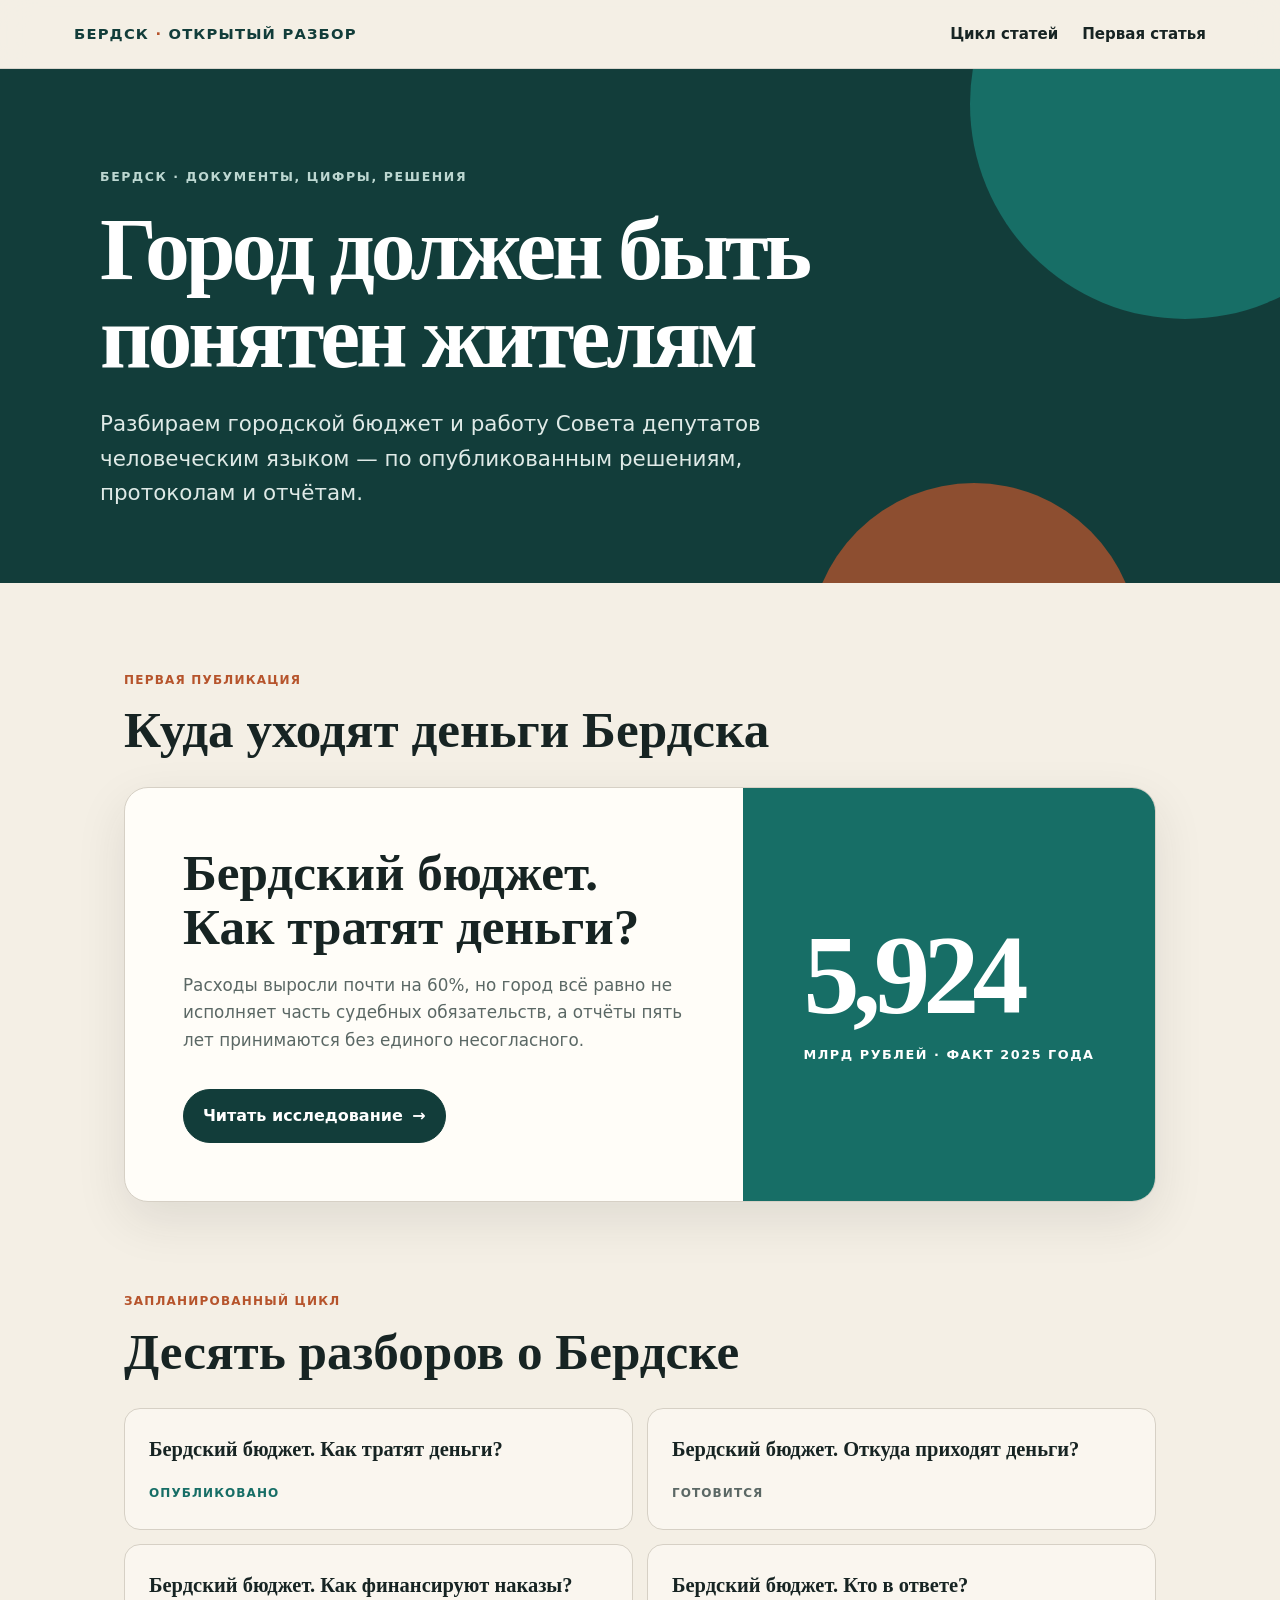
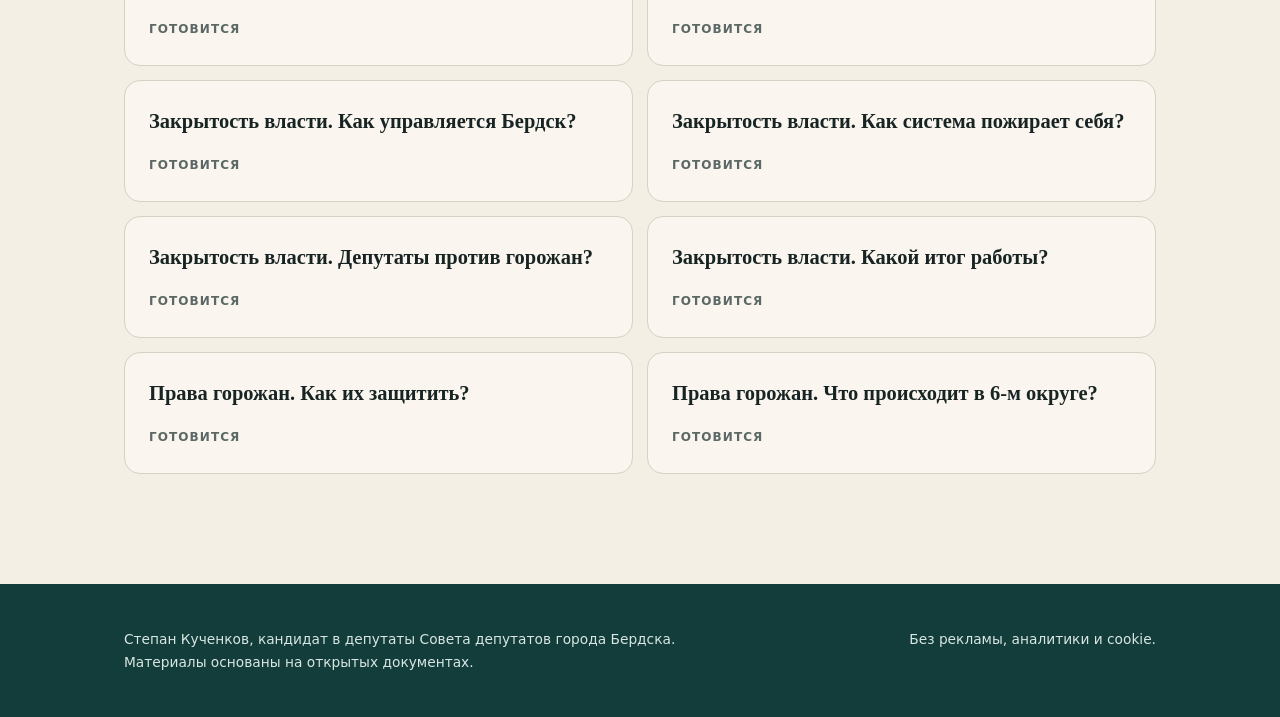
==== index.html @ 74b2237b "Publish Berdsk budget article site" ====
<!doctype html>
<html lang="ru">
<head>
  <meta charset="utf-8">
  <meta name="viewport" content="width=device-width,initial-scale=1">
  <title>Бердск — открытый разбор</title>
  <meta name="description" content="Аналитические статьи Степана Кученкова о бюджете, власти и правах жителей Бердска.">
  <meta name="theme-color" content="#123d3a">
  <link rel="icon" href="./assets/favicon.svg" type="image/svg+xml">
  <link rel="stylesheet" href="./assets/site.css">
</head>
<body>
  <a class="skip-link" href="#content">К содержанию</a>
  <header class="site-header">
    <div class="header-inner">
      <a class="brand" href="./">Бердск <span>·</span> открытый разбор</a>
      <button class="nav-toggle" data-nav-toggle aria-expanded="false" aria-label="Открыть меню">Меню</button>
      <nav class="site-nav" data-site-nav aria-label="Основная навигация">
        <a href="#series">Цикл статей</a>
        <a href="./articles/budget-spendings/">Первая статья</a>
      </nav>
    </div>
  </header>

  <main id="content">
    <section class="home-hero">
      <div class="home-hero-inner">
        <p class="eyebrow">Бердск · документы, цифры, решения</p>
        <h1>Город должен быть понятен жителям</h1>
        <p class="lede">Разбираем городской бюджет и работу Совета депутатов человеческим языком — по опубликованным решениям, протоколам и отчётам.</p>
      </div>
    </section>

    <div class="home-main">
      <p class="section-kicker">Первая публикация</p>
      <h2>Куда уходят деньги Бердска</h2>
      <article class="featured-card">
        <div class="featured-copy">
          <h3>Бердский бюджет. Как тратят деньги?</h3>
          <p>Расходы выросли почти на 60%, но город всё равно не исполняет часть судебных обязательств, а отчёты пять лет принимаются без единого несогласного.</p>
          <a class="button" href="./articles/budget-spendings/">Читать исследование <span aria-hidden="true">→</span></a>
        </div>
        <div class="featured-viz" aria-label="Расходы Бердска в 2025 году — 5,924 миллиарда рублей">
          <div class="big-number">5,924<small>млрд рублей · факт 2025 года</small></div>
        </div>
      </article>

      <section class="series" id="series">
        <p class="section-kicker">Запланированный цикл</p>
        <h2>Десять разборов о Бердске</h2>
        <div class="series-grid">
          <a class="series-card series-card-link" href="./articles/budget-spendings/"><strong>Бердский бюджет. Как тратят деньги?</strong><span class="status published">Опубликовано</span></a>
          <div class="series-card"><strong>Бердский бюджет. Откуда приходят деньги?</strong><span class="status">Готовится</span></div>
          <div class="series-card"><strong>Бердский бюджет. Как финансируют наказы?</strong><span class="status">Готовится</span></div>
          <div class="series-card"><strong>Бердский бюджет. Кто в ответе?</strong><span class="status">Готовится</span></div>
          <div class="series-card"><strong>Закрытость власти. Как управляется Бердск?</strong><span class="status">Готовится</span></div>
          <div class="series-card"><strong>Закрытость власти. Как система пожирает себя?</strong><span class="status">Готовится</span></div>
          <div class="series-card"><strong>Закрытость власти. Депутаты против горожан?</strong><span class="status">Готовится</span></div>
          <div class="series-card"><strong>Закрытость власти. Какой итог работы?</strong><span class="status">Готовится</span></div>
          <div class="series-card"><strong>Права горожан. Как их защитить?</strong><span class="status">Готовится</span></div>
          <div class="series-card"><strong>Права горожан. Что происходит в 6-м округе?</strong><span class="status">Готовится</span></div>
        </div>
      </section>
    </div>
  </main>

  <footer class="site-footer"><div class="footer-inner"><p>Степан Кученков, кандидат в депутаты Совета депутатов города Бердска. Материалы основаны на открытых документах.</p><p>Без рекламы, аналитики и cookie.</p></div></footer>
  <script src="./assets/site.js" defer></script>
</body>
</html>
---- assets/site.css ----
:root {
  --paper: #f4efe5;
  --paper-strong: #fffdf8;
  --ink: #172423;
  --muted: #5b6865;
  --line: #d6d0c5;
  --forest: #123d3a;
  --teal: #176e66;
  --teal-soft: #dbe9e5;
  --rust: #b6542c;
  --rust-soft: #f1dfd3;
  --gold: #c48a2c;
  --shadow: 0 18px 50px rgba(36, 43, 39, .10);
  --radius: 18px;
  --content: 760px;
}

* { box-sizing: border-box; }
html { scroll-behavior: smooth; }
body {
  margin: 0;
  color: var(--ink);
  background: var(--paper);
  font-family: Inter, ui-sans-serif, system-ui, -apple-system, BlinkMacSystemFont, "Segoe UI", sans-serif;
  line-height: 1.62;
  text-rendering: optimizeLegibility;
}
a { color: var(--teal); text-decoration-thickness: .08em; text-underline-offset: .16em; }
a:hover { color: var(--rust); }
img, svg { max-width: 100%; }
button { font: inherit; }

.skip-link {
  position: fixed; z-index: 1000; top: 12px; left: 12px;
  transform: translateY(-160%); padding: .7rem 1rem;
  color: #fff; background: var(--forest); border-radius: 8px;
}
.skip-link:focus { transform: none; }

.site-header {
  position: sticky; top: 0; z-index: 50;
  border-bottom: 1px solid rgba(23,36,35,.12);
  background: rgba(244,239,229,.92);
  backdrop-filter: blur(16px);
}
.header-inner {
  max-width: 1180px; height: 68px; margin: 0 auto; padding: 0 24px;
  display: flex; align-items: center; justify-content: space-between; gap: 22px;
}
.brand {
  color: var(--forest); text-decoration: none; font-size: .92rem;
  font-weight: 800; letter-spacing: .08em; text-transform: uppercase;
}
.brand span { color: var(--rust); }
.site-nav { display: flex; align-items: center; gap: 24px; }
.site-nav a { color: var(--ink); text-decoration: none; font-size: .94rem; font-weight: 650; }
.site-nav a:hover { color: var(--rust); }
.nav-toggle { display: none; border: 0; background: transparent; color: var(--forest); cursor: pointer; }

.progress {
  position: fixed; z-index: 60; top: 67px; left: 0; width: 0; height: 3px;
  background: var(--rust); transition: width .08s linear;
}

.home-hero {
  overflow: hidden; position: relative; padding: 98px 24px 72px;
  background: var(--forest); color: #fff;
}
.home-hero::before, .home-hero::after {
  content: ""; position: absolute; border-radius: 50%; pointer-events: none;
}
.home-hero::before { width: 430px; height: 430px; right: -120px; top: -180px; background: #176e66; }
.home-hero::after { width: 330px; height: 330px; right: 11%; bottom: -230px; background: var(--rust); opacity: .75; }
.home-hero-inner { position: relative; z-index: 1; max-width: 1080px; margin: 0 auto; }
.eyebrow {
  margin: 0 0 18px; color: #bcd7d1; font-size: .78rem; font-weight: 800;
  letter-spacing: .13em; text-transform: uppercase;
}
.home-hero h1 {
  max-width: 820px; margin: 0 0 26px; font-family: Georgia, "Times New Roman", serif;
  font-size: clamp(3rem, 7vw, 6.7rem); font-weight: 700; line-height: .98; letter-spacing: -.045em;
}
.home-hero .lede { max-width: 670px; margin: 0; color: #dfeae7; font-size: clamp(1.08rem, 2vw, 1.34rem); }

.home-main { max-width: 1080px; margin: 0 auto; padding: 76px 24px 110px; }
.section-kicker { color: var(--rust); font-weight: 800; letter-spacing: .1em; text-transform: uppercase; font-size: .75rem; }
.home-main h2 { margin: 6px 0 28px; font: 700 clamp(2rem,4vw,3.4rem)/1.1 Georgia,serif; }
.featured-card {
  display: grid; grid-template-columns: 1.2fr .8fr; overflow: hidden;
  border: 1px solid var(--line); border-radius: 24px; background: var(--paper-strong); box-shadow: var(--shadow);
}
.featured-copy { padding: clamp(28px,5vw,58px); }
.featured-copy h3 { margin: 0 0 18px; font: 700 clamp(2rem,4vw,3.4rem)/1.06 Georgia,serif; }
.featured-copy p { color: var(--muted); font-size: 1.05rem; }
.featured-viz { min-height: 390px; padding: 38px; display: grid; place-items: center; color: #fff; background: var(--teal); }
.big-number { font: 700 clamp(4rem,9vw,7rem)/.9 Georgia,serif; letter-spacing: -.06em; }
.big-number small { display: block; margin-top: 20px; font: 700 .8rem/1.4 ui-sans-serif,system-ui; letter-spacing: .12em; text-transform: uppercase; }
.button {
  display: inline-flex; align-items: center; gap: .6rem; margin-top: 18px; padding: .83rem 1.18rem;
  border: 1px solid var(--forest); border-radius: 999px; color: #fff; background: var(--forest);
  font-weight: 750; text-decoration: none;
}
.button:hover { color: #fff; background: var(--rust); border-color: var(--rust); }
.button.secondary { color: var(--forest); background: transparent; }
.button.secondary:hover { color: #fff; background: var(--forest); }

.series { margin-top: 90px; }
.series-grid { display: grid; grid-template-columns: repeat(2,minmax(0,1fr)); gap: 14px; }
.series-card { padding: 24px; border: 1px solid var(--line); border-radius: 16px; background: rgba(255,253,248,.55); }
.series-card-link { color: inherit; text-decoration: none; transition: transform .18s ease, box-shadow .18s ease, border-color .18s ease; }
.series-card-link:hover { transform: translateY(-2px); border-color: rgba(23,110,102,.5); box-shadow: 0 10px 26px rgba(36,43,39,.08); }
.series-card-link:focus-visible { outline: 3px solid var(--rust); outline-offset: 3px; }
.series-card strong { display: block; margin-bottom: 8px; font-family: Georgia,serif; font-size: 1.28rem; }
.status { display: inline-block; margin-top: 10px; color: var(--muted); font-size: .75rem; font-weight: 800; letter-spacing: .09em; text-transform: uppercase; }
.status.published { color: var(--teal); }

.article-hero {
  position: relative; overflow: hidden; padding: 96px 24px 84px; color: #fff; background: var(--forest);
}
.article-hero::after {
  content: ""; position: absolute; width: 460px; height: 460px; right: -170px; top: -210px;
  border: 80px solid rgba(219,233,229,.13); border-radius: 50%;
}
.article-hero-inner { position: relative; z-index: 1; max-width: 1000px; margin: 0 auto; }
.article-hero h1 { max-width: 880px; margin: 0 0 28px; font: 700 clamp(3.1rem,7vw,6.1rem)/.98 Georgia,serif; letter-spacing: -.048em; }
.byline { display: flex; flex-wrap: wrap; gap: 10px 24px; color: #d9e6e3; }
.byline strong { color: #fff; }

.stat-strip { position: relative; z-index: 3; max-width: 1000px; margin: -38px auto 0; padding: 0 24px; }
.stats { display: grid; grid-template-columns: repeat(4,1fr); border-radius: var(--radius); overflow: hidden; box-shadow: var(--shadow); background: var(--paper-strong); }
.stat { padding: 24px 22px; border-right: 1px solid var(--line); }
.stat:last-child { border-right: 0; }
.stat b { display: block; color: var(--forest); font: 700 1.9rem/1 Georgia,serif; }
.stat span { display: block; margin-top: 9px; color: var(--muted); font-size: .78rem; line-height: 1.3; }

.article-layout {
  max-width: 1120px; margin: 0 auto; padding: 72px 24px 120px;
  display: grid; grid-template-columns: 230px minmax(0,var(--content)); justify-content: center; gap: 64px;
}
.toc { position: sticky; top: 98px; align-self: start; max-height: calc(100vh - 130px); overflow: auto; padding-right: 12px; }
.toc-title { margin: 0 0 14px; color: var(--muted); font-size: .72rem; font-weight: 800; letter-spacing: .11em; text-transform: uppercase; }
.toc ol { margin: 0; padding: 0; list-style: none; }
.toc li { margin: 0 0 9px; }
.toc li.depth-3 { padding-left: 14px; }
.toc a { display: block; color: var(--muted); font-size: .81rem; line-height: 1.35; text-decoration: none; }
.toc a:hover, .toc a.active { color: var(--rust); }

.article-body { min-width: 0; font-family: Georgia, "Times New Roman", serif; font-size: 1.12rem; }
.article-body > p:first-child { margin-top: 0; font-size: 1.35rem; line-height: 1.55; }
.article-body p { margin: 0 0 1.08em; }
.article-body h2, .article-body h3 { scroll-margin-top: 98px; color: var(--forest); overflow-wrap: anywhere; }
.article-body h2 { margin: 2.4em 0 .65em; font-size: clamp(2rem,4vw,3rem); line-height: 1.08; letter-spacing: -.025em; }
.article-body h3 { margin: 1.8em 0 .55em; font-size: 1.55rem; line-height: 1.2; }
.article-body ul, .article-body ol { margin: .4em 0 1.4em; padding-left: 1.35em; }
.article-body li { margin: .38em 0; padding-left: .2em; }
.article-body strong { color: #101b1a; }
.compact-lines { line-height: 1.48; }

.table-wrap { position: relative; margin: 1.7rem calc((var(--content) - min(100%, 980px))/2 * -1); overflow-x: auto; border: 1px solid var(--line); border-radius: 14px; background: var(--paper-strong); box-shadow: 0 8px 24px rgba(36,43,39,.05); }
table { width: 100%; min-width: 650px; border-collapse: collapse; font-family: ui-sans-serif,system-ui; font-size: .86rem; line-height: 1.42; }
th, td { padding: 13px 14px; text-align: left; vertical-align: top; border-bottom: 1px solid var(--line); }
th { color: var(--forest); background: var(--teal-soft); font-size: .78rem; letter-spacing: .015em; }
tr:last-child td { border-bottom: 0; }
tbody tr:hover { background: rgba(219,233,229,.35); }

.chart-card { margin: 2rem 0 2.4rem; padding: clamp(20px,4vw,34px); border: 1px solid var(--line); border-radius: var(--radius); background: var(--paper-strong); box-shadow: 0 12px 34px rgba(36,43,39,.07); font-family: ui-sans-serif,system-ui; }
.chart-card figcaption { margin-bottom: 22px; }
.chart-card figcaption strong { display: block; color: var(--forest); font: 700 1.28rem/1.2 Georgia,serif; }
.chart-card figcaption span { display: block; margin-top: 7px; color: var(--muted); font-size: .82rem; }
.donut-grid { display: grid; grid-template-columns: 240px 1fr; align-items: center; gap: 34px; }
.donut {
  width: 220px; aspect-ratio: 1; border-radius: 50%; position: relative;
  background: conic-gradient(#176e66 0 54.5%,#3f928a 54.5% 71.9%,#c48a2c 71.9% 81.3%,#b6542c 81.3% 86.5%,#6e7080 86.5% 91.3%,#a26f87 91.3% 95.4%,#779052 95.4% 99.4%,#b9b4a9 99.4% 100%);
}
.donut::after { content: "5,924\A млрд ₽"; white-space: pre; position: absolute; inset: 44px; display: grid; place-items: center; text-align: center; border-radius: 50%; color: var(--forest); background: var(--paper-strong); font: 700 1.35rem/1.12 Georgia,serif; }
.legend { display: grid; grid-template-columns: repeat(2,minmax(0,1fr)); gap: 8px 18px; }
.legend-item { display: grid; grid-template-columns: 10px 1fr auto; gap: 8px; align-items: center; font-size: .77rem; }
.swatch { width: 10px; height: 10px; border-radius: 50%; }
.legend-item b { color: var(--forest); }

.bar-list { display: grid; gap: 12px; }
.bar-row { display: grid; grid-template-columns: 82px 1fr 52px; gap: 12px; align-items: center; font-size: .82rem; }
.bar-track { height: 12px; overflow: hidden; border-radius: 999px; background: #e6e2da; }
.bar-fill { height: 100%; border-radius: inherit; background: var(--teal); }
.bar-row:first-child .bar-fill { background: var(--rust); }
.chart-svg { display: block; width: 100%; height: auto; overflow: visible; }
.chart-note { margin: 12px 0 0; color: var(--muted); font-size: .75rem; }

.source-box { margin-top: 4rem; padding: 26px; border-left: 5px solid var(--teal); background: var(--teal-soft); font-family: ui-sans-serif,system-ui; font-size: .88rem; }
.source-box h2 { margin-top: 0; font-family: Georgia,serif; }
.source-box li { margin: .55em 0; }

.article-actions { display: flex; gap: 10px; margin-top: 54px; padding-top: 24px; border-top: 1px solid var(--line); font-family: ui-sans-serif,system-ui; }
.copy-button { padding: .65rem .9rem; border: 1px solid var(--line); border-radius: 999px; color: var(--forest); background: transparent; cursor: pointer; }
.copy-button:hover { border-color: var(--forest); }

.site-footer { color: #d9e6e3; background: var(--forest); }
.footer-inner { max-width: 1080px; margin: 0 auto; padding: 44px 24px; display: flex; justify-content: space-between; gap: 30px; }
.footer-inner p { margin: 0; max-width: 570px; font-size: .86rem; }
.footer-inner a { color: #fff; }

@media (max-width: 920px) {
  .article-layout { grid-template-columns: 1fr; max-width: 810px; }
  .toc { display: none; }
  .featured-card { grid-template-columns: 1fr; }
  .featured-viz { min-height: 260px; }
  .stats { grid-template-columns: repeat(2,1fr); }
  .stat:nth-child(2) { border-right: 0; }
  .stat:nth-child(-n+2) { border-bottom: 1px solid var(--line); }
}

@media (max-width: 680px) {
  .header-inner { height: 60px; padding: 0 18px; }
  .progress { top: 59px; }
  .nav-toggle { display: block; }
  .site-nav { display: none; position: absolute; top: 60px; left: 0; right: 0; padding: 18px 24px 24px; flex-direction: column; align-items: flex-start; background: var(--paper-strong); border-bottom: 1px solid var(--line); }
  .site-nav.open { display: flex; }
  .home-hero { padding-top: 74px; }
  .home-hero h1, .article-hero h1 { font-size: clamp(2.65rem,14vw,4.2rem); }
  .article-hero { padding: 70px 20px 72px; }
  .stat-strip { padding: 0 14px; }
  .stats { grid-template-columns: 1fr 1fr; }
  .stat { padding: 18px 15px; }
  .stat b { font-size: 1.5rem; }
  .article-layout { padding: 56px 18px 84px; }
  .article-body { font-size: 1.04rem; }
  .article-body > p:first-child { font-size: 1.17rem; }
  .table-wrap { margin-left: -18px; margin-right: -18px; border-left: 0; border-right: 0; border-radius: 0; }
  .donut-grid { grid-template-columns: 1fr; justify-items: center; }
  .legend { grid-template-columns: 1fr; width: 100%; }
  .series-grid { grid-template-columns: 1fr; }
  .footer-inner { flex-direction: column; }
}

@media print {
  .site-header, .progress, .toc, .article-actions, .site-footer, .stat-strip { display: none !important; }
  body { color: #000; background: #fff; }
  .article-hero { padding: 30px 0; color: #000; background: #fff; }
  .article-hero h1 { font-size: 38pt; }
  .byline { color: #333; }
  .byline strong { color: #000; }
  .article-layout { display: block; max-width: none; padding: 0; }
  .article-body { font-size: 10.5pt; }
  .chart-card, .table-wrap { break-inside: avoid; box-shadow: none; }
  a { color: #000; text-decoration: none; }
  a[href^="http"]::after { content: " (" attr(href) ")"; font-size: 8pt; }
}
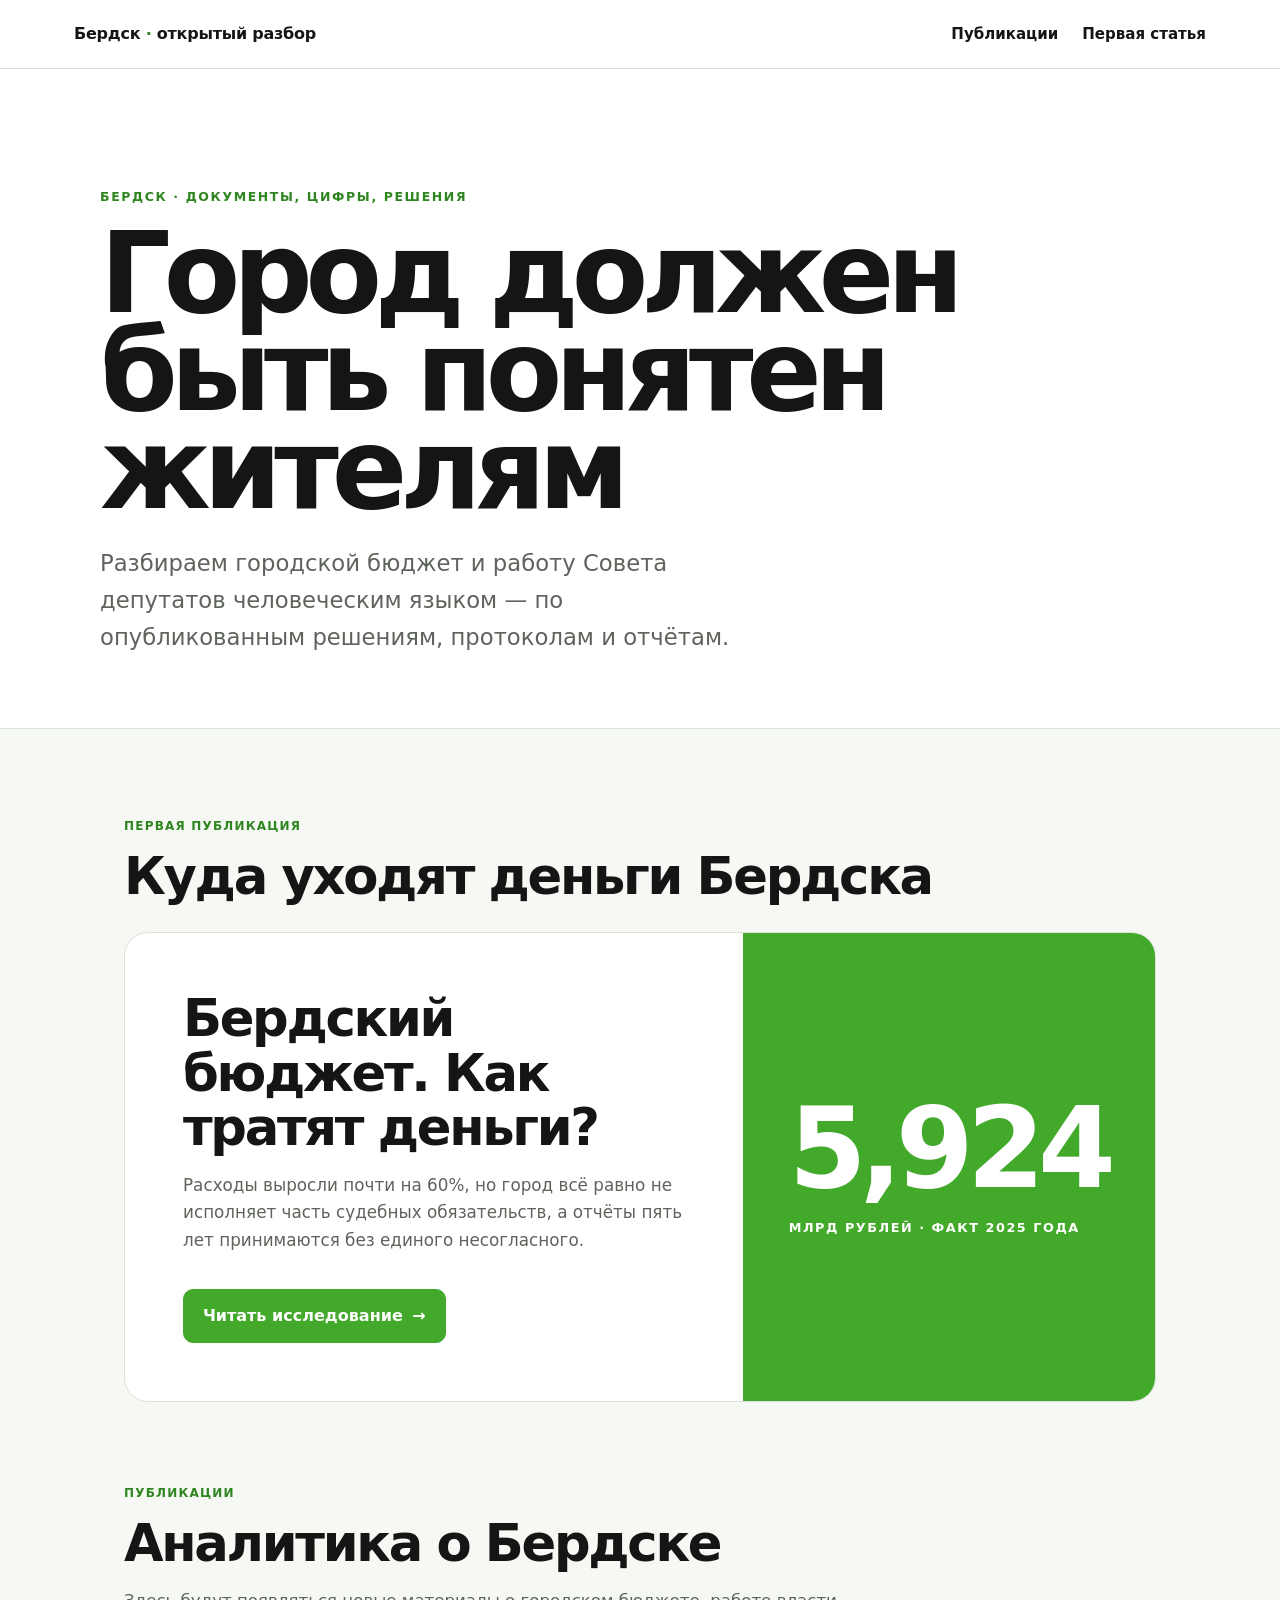
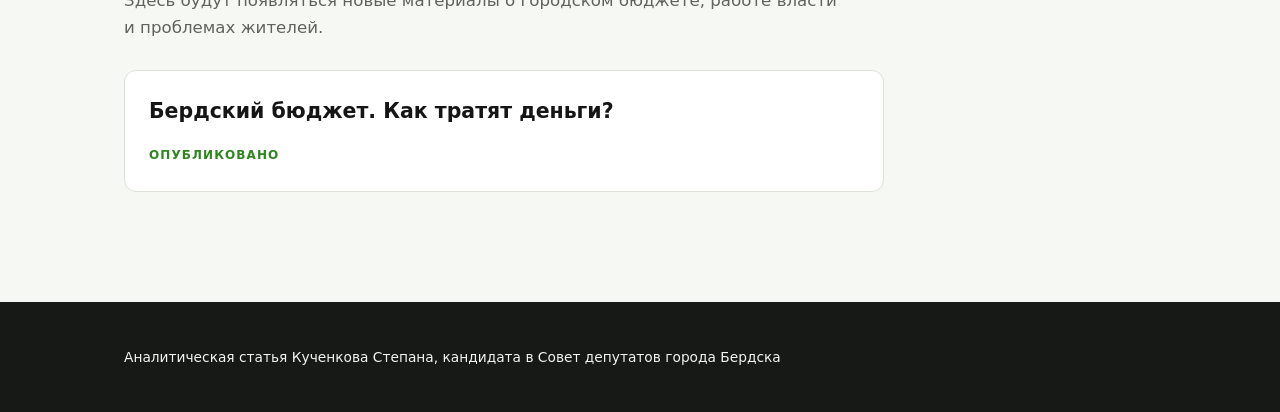
==== commit ddb83d19: "Refresh article design and mobile charts" ====
--- a/index.html
+++ b/index.html
@@ -5,7 +5,9 @@
   <meta name="viewport" content="width=device-width,initial-scale=1">
   <title>Бердск — открытый разбор</title>
   <meta name="description" content="Аналитические статьи Степана Кученкова о бюджете, власти и правах жителей Бердска.">
-  <meta name="theme-color" content="#123d3a">
+  <meta name="color-scheme" content="light dark">
+  <meta name="theme-color" content="#ffffff" media="(prefers-color-scheme: light)">
+  <meta name="theme-color" content="#111311" media="(prefers-color-scheme: dark)">
   <link rel="icon" href="./assets/favicon.svg" type="image/svg+xml">
   <link rel="stylesheet" href="./assets/site.css">
 </head>
@@ -16,7 +18,7 @@
       <a class="brand" href="./">Бердск <span>·</span> открытый разбор</a>
       <button class="nav-toggle" data-nav-toggle aria-expanded="false" aria-label="Открыть меню">Меню</button>
       <nav class="site-nav" data-site-nav aria-label="Основная навигация">
-        <a href="#series">Цикл статей</a>
+        <a href="#series">Публикации</a>
         <a href="./articles/budget-spendings/">Первая статья</a>
       </nav>
     </div>
@@ -46,25 +48,17 @@
       </article>
 
       <section class="series" id="series">
-        <p class="section-kicker">Запланированный цикл</p>
-        <h2>Десять разборов о Бердске</h2>
+        <p class="section-kicker">Публикации</p>
+        <h2>Аналитика о Бердске</h2>
+        <p class="series-note">Здесь будут появляться новые материалы о городском бюджете, работе власти и проблемах жителей.</p>
         <div class="series-grid">
           <a class="series-card series-card-link" href="./articles/budget-spendings/"><strong>Бердский бюджет. Как тратят деньги?</strong><span class="status published">Опубликовано</span></a>
-          <div class="series-card"><strong>Бердский бюджет. Откуда приходят деньги?</strong><span class="status">Готовится</span></div>
-          <div class="series-card"><strong>Бердский бюджет. Как финансируют наказы?</strong><span class="status">Готовится</span></div>
-          <div class="series-card"><strong>Бердский бюджет. Кто в ответе?</strong><span class="status">Готовится</span></div>
-          <div class="series-card"><strong>Закрытость власти. Как управляется Бердск?</strong><span class="status">Готовится</span></div>
-          <div class="series-card"><strong>Закрытость власти. Как система пожирает себя?</strong><span class="status">Готовится</span></div>
-          <div class="series-card"><strong>Закрытость власти. Депутаты против горожан?</strong><span class="status">Готовится</span></div>
-          <div class="series-card"><strong>Закрытость власти. Какой итог работы?</strong><span class="status">Готовится</span></div>
-          <div class="series-card"><strong>Права горожан. Как их защитить?</strong><span class="status">Готовится</span></div>
-          <div class="series-card"><strong>Права горожан. Что происходит в 6-м округе?</strong><span class="status">Готовится</span></div>
         </div>
       </section>
     </div>
   </main>
 
-  <footer class="site-footer"><div class="footer-inner"><p>Степан Кученков, кандидат в депутаты Совета депутатов города Бердска. Материалы основаны на открытых документах.</p><p>Без рекламы, аналитики и cookie.</p></div></footer>
+  <footer class="site-footer"><div class="footer-inner"><p>Аналитическая статья Кученкова Степана, кандидата в Совет депутатов города Бердска</p></div></footer>
   <script src="./assets/site.js" defer></script>
 </body>
 </html>
--- a/assets/site.css
+++ b/assets/site.css
@@ -1,15 +1,24 @@
 :root {
-  --paper: #f4efe5;
-  --paper-strong: #fffdf8;
-  --ink: #172423;
-  --muted: #5b6865;
-  --line: #d6d0c5;
-  --forest: #123d3a;
-  --teal: #176e66;
-  --teal-soft: #dbe9e5;
-  --rust: #b6542c;
-  --rust-soft: #f1dfd3;
-  --gold: #c48a2c;
+  color-scheme: light dark;
+  --paper: #f6f8f4;
+  --paper-strong: #ffffff;
+  --ink: #151515;
+  --muted: #5e645c;
+  --line: #dce2da;
+  --forest: #151515;
+  --teal: #43a92b;
+  --teal-soft: #edf7e9;
+  --rust: #2f8620;
+  --rust-soft: #e4f2df;
+  --gold: #78b849;
+  --accent: #43a92b;
+  --accent-strong: #2f8620;
+  --headline: #151515;
+  --header-bg: #ffffff;
+  --footer-bg: #171917;
+  --on-accent: #ffffff;
+  --chart-grid: #dce2da;
+  --chart-track: #e9ede7;
   --shadow: 0 18px 50px rgba(36, 43, 39, .10);
   --radius: 18px;
   --content: 760px;
@@ -232,6 +241,208 @@
   .footer-inner { flex-direction: column; }
 }
 
+/* Визуальный язык кампании: крупная типографика, белые поверхности и зелёный акцент. */
+.site-header {
+  border-bottom-color: var(--line);
+  background: var(--header-bg);
+  background: color-mix(in srgb, var(--header-bg) 94%, transparent);
+}
+.brand {
+  color: var(--headline);
+  font-size: 1rem;
+  font-weight: 850;
+  letter-spacing: -.015em;
+  text-transform: none;
+}
+.site-nav a { color: var(--ink); font-weight: 750; }
+.site-nav a:hover, .toc a:hover, .toc a.active { color: var(--accent-strong); }
+.nav-toggle { color: var(--headline); font-weight: 750; }
+.progress { background: var(--accent); }
+
+.home-hero {
+  padding-top: 118px;
+  color: var(--ink);
+  background: var(--paper-strong);
+  border-bottom: 1px solid var(--line);
+}
+.home-hero::before, .home-hero::after, .article-hero::after { display: none; }
+.eyebrow, .section-kicker { color: var(--accent-strong); }
+.home-hero h1,
+.home-main h2,
+.featured-copy h3,
+.series-card strong,
+.article-hero h1,
+.article-body h2,
+.article-body h3,
+.source-box h2,
+.chart-card figcaption strong,
+.stat b,
+.big-number {
+  font-family: Inter, ui-sans-serif, system-ui, -apple-system, BlinkMacSystemFont, "Segoe UI", Arial, sans-serif;
+}
+.home-hero h1 {
+  max-width: 900px;
+  color: var(--headline);
+  font-size: clamp(3.8rem, 8.7vw, 7.8rem);
+  font-weight: 900;
+  line-height: .88;
+  letter-spacing: -.065em;
+}
+.home-hero .lede { color: var(--muted); font-size: clamp(1.12rem, 2vw, 1.42rem); }
+.home-main h2, .featured-copy h3 { color: var(--headline); font-weight: 900; letter-spacing: -.045em; }
+.featured-card, .series-card, .chart-card, .stats, .table-wrap { background: var(--paper-strong); }
+.featured-card { box-shadow: none; }
+.featured-viz { background: var(--accent); }
+.button { color: var(--on-accent); background: var(--accent); border-color: var(--accent); border-radius: 10px; }
+.button:hover { color: var(--on-accent); background: var(--accent-strong); border-color: var(--accent-strong); }
+.series { margin-top: 82px; }
+.series-note { max-width: 720px; margin: -12px 0 28px; color: var(--muted); font-size: 1.04rem; }
+.series-grid { max-width: 760px; grid-template-columns: minmax(0, 1fr); }
+.series-card { border-radius: 12px; }
+.series-card strong { color: var(--headline); font-weight: 800; }
+.status.published { color: var(--accent-strong); }
+
+.article-hero {
+  padding: 104px 24px 88px;
+  color: var(--ink);
+  background: var(--paper-strong);
+  border-bottom: 1px solid var(--line);
+}
+.article-hero h1 {
+  max-width: 1040px;
+  margin-bottom: 26px;
+  color: var(--headline);
+  font-size: clamp(3.8rem, 8.2vw, 7.25rem);
+  font-weight: 900;
+  line-height: .88;
+  letter-spacing: -.067em;
+}
+.article-deck { max-width: 760px; margin: 0 0 34px; color: var(--muted); font-size: clamp(1.08rem, 2vw, 1.35rem); line-height: 1.45; }
+.author-card {
+  display: grid;
+  grid-template-columns: 54px minmax(0, 1fr) auto;
+  gap: 14px;
+  align-items: center;
+  max-width: 850px;
+  padding-top: 24px;
+  border-top: 1px solid var(--line);
+}
+.author-mark {
+  display: grid;
+  width: 54px;
+  height: 54px;
+  place-items: center;
+  border-radius: 50%;
+  color: var(--on-accent);
+  background: var(--accent);
+  font-weight: 900;
+}
+.author-details { display: grid; line-height: 1.25; }
+.author-details small { color: var(--accent-strong); font-size: .7rem; font-weight: 850; letter-spacing: .1em; text-transform: uppercase; }
+.author-details strong { margin-top: 3px; color: var(--headline); font-size: 1rem; }
+.author-details span { margin-top: 3px; color: var(--muted); font-size: .82rem; }
+.author-card time { color: var(--muted); font-size: .86rem; white-space: nowrap; }
+
+.stat-strip { margin-top: -28px; }
+.stats { border: 1px solid var(--line); border-radius: 14px; box-shadow: 0 14px 38px rgba(20, 24, 20, .08); }
+.stat b { color: var(--headline); font-weight: 900; }
+.article-layout { padding-top: 86px; }
+.article-body {
+  color: var(--ink);
+  font-family: Inter, ui-sans-serif, system-ui, -apple-system, BlinkMacSystemFont, "Segoe UI", Arial, sans-serif;
+  font-size: 1.08rem;
+  line-height: 1.72;
+}
+.article-body > p:first-child { font-size: 1.3rem; font-weight: 550; line-height: 1.55; }
+.article-body h2, .article-body h3 { color: var(--headline); font-weight: 900; letter-spacing: -.045em; }
+.article-body h2 { font-size: clamp(2.1rem, 4.5vw, 3.35rem); }
+.article-body h3 { font-size: 1.65rem; }
+.article-body strong { color: var(--headline); }
+.toc-title { color: var(--accent-strong); }
+.toc a { color: var(--muted); }
+
+.table-wrap, .chart-card { box-shadow: none; }
+th { color: var(--headline); background: var(--teal-soft); }
+tbody tr:hover { background: var(--teal-soft); }
+.chart-card { border-radius: 14px; }
+.chart-card figcaption strong { color: var(--headline); font-weight: 850; }
+.donut::after { color: var(--headline); background: var(--paper-strong); font-family: inherit; font-weight: 900; }
+.legend-item b, .bar-row b { color: var(--headline); }
+.bar-track { background: var(--chart-track); }
+.bar-fill { background: var(--accent); }
+.bar-row:first-child .bar-fill { background: var(--accent-strong); }
+.trend-grid-line { stroke: var(--chart-grid); }
+.trend-axis-label { fill: var(--muted); }
+.trend-line-fact { stroke: var(--accent); }
+.trend-line-plan { stroke: var(--accent-strong); }
+.trend-point { fill: var(--paper-strong); }
+.trend-point-fact { stroke: var(--accent); }
+.trend-point-plan { stroke: var(--accent-strong); }
+.trend-value-label { fill: var(--headline); }
+.trend-mobile { display: none; }
+
+.source-box { border-left-color: var(--accent); background: var(--teal-soft); }
+.source-box h2 { color: var(--headline); font-weight: 900; }
+.copy-button { color: var(--headline); background: var(--paper-strong); }
+.copy-button:hover { border-color: var(--accent); }
+.site-footer { color: #f2f4f1; background: var(--footer-bg); }
+.footer-inner { justify-content: flex-start; }
+.footer-inner p { max-width: 760px; }
+
+@media (max-width: 680px) {
+  .site-nav { background: var(--paper-strong); }
+  .home-hero { padding: 82px 20px 64px; }
+  .home-hero h1 { font-size: clamp(3.15rem, 16vw, 5.2rem); line-height: .9; }
+  .article-hero { padding: 72px 20px 62px; }
+  .article-hero h1 { font-size: clamp(3rem, 15.5vw, 4.8rem); line-height: .91; }
+  .article-deck { margin-bottom: 28px; font-size: 1.03rem; }
+  .author-card { grid-template-columns: 46px minmax(0, 1fr); }
+  .author-mark { width: 46px; height: 46px; }
+  .author-card time { grid-column: 2; white-space: normal; }
+  .stat-strip { margin-top: -18px; }
+  .article-layout { padding-top: 64px; }
+  .article-body { font-size: 1.02rem; line-height: 1.68; }
+  .article-body > p:first-child { font-size: 1.12rem; }
+  .trend-card .chart-svg { display: none; }
+  .trend-mobile { display: grid; gap: 13px; }
+  .trend-mobile-row { display: grid; grid-template-columns: 42px minmax(88px, 1fr) 40px 43px; gap: 8px; align-items: center; font-size: .88rem; }
+  .trend-mobile-row > b { color: var(--headline); font-size: .88rem; }
+  .trend-mobile-track { display: block; height: 13px; overflow: hidden; border-radius: 999px; background: var(--chart-track); }
+  .trend-mobile-bar { display: block; height: 100%; border-radius: inherit; }
+  .trend-mobile-bar-fact { background: var(--accent); }
+  .trend-mobile-bar-plan { background: var(--accent-strong); }
+  .trend-mobile-row > strong { color: var(--headline); font-size: .88rem; text-align: right; }
+  .trend-kind { color: var(--muted); font-size: .7rem; font-weight: 800; letter-spacing: .04em; text-align: right; text-transform: uppercase; }
+  .trend-kind-plan { color: var(--accent-strong); }
+}
+
+@media (prefers-color-scheme: dark) {
+  :root {
+    --paper: #101210;
+    --paper-strong: #191c19;
+    --ink: #f2f4f1;
+    --muted: #b3bbb0;
+    --line: #353b34;
+    --forest: #f2f4f1;
+    --teal: #69cf4f;
+    --teal-soft: #1c311b;
+    --rust: #87df69;
+    --rust-soft: #20391e;
+    --accent: #69cf4f;
+    --accent-strong: #8ee672;
+    --headline: #f7f8f6;
+    --header-bg: #111311;
+    --footer-bg: #070907;
+    --on-accent: #10210c;
+    --chart-grid: #384137;
+    --chart-track: #30372f;
+    --shadow: 0 18px 50px rgba(0, 0, 0, .3);
+  }
+  .stats { box-shadow: 0 14px 38px rgba(0,0,0,.22); }
+  .featured-viz { color: #10210c; }
+  .site-footer { color: #edf1eb; }
+}
+
 @media print {
   .site-header, .progress, .toc, .article-actions, .site-footer, .stat-strip { display: none !important; }
   body { color: #000; background: #fff; }
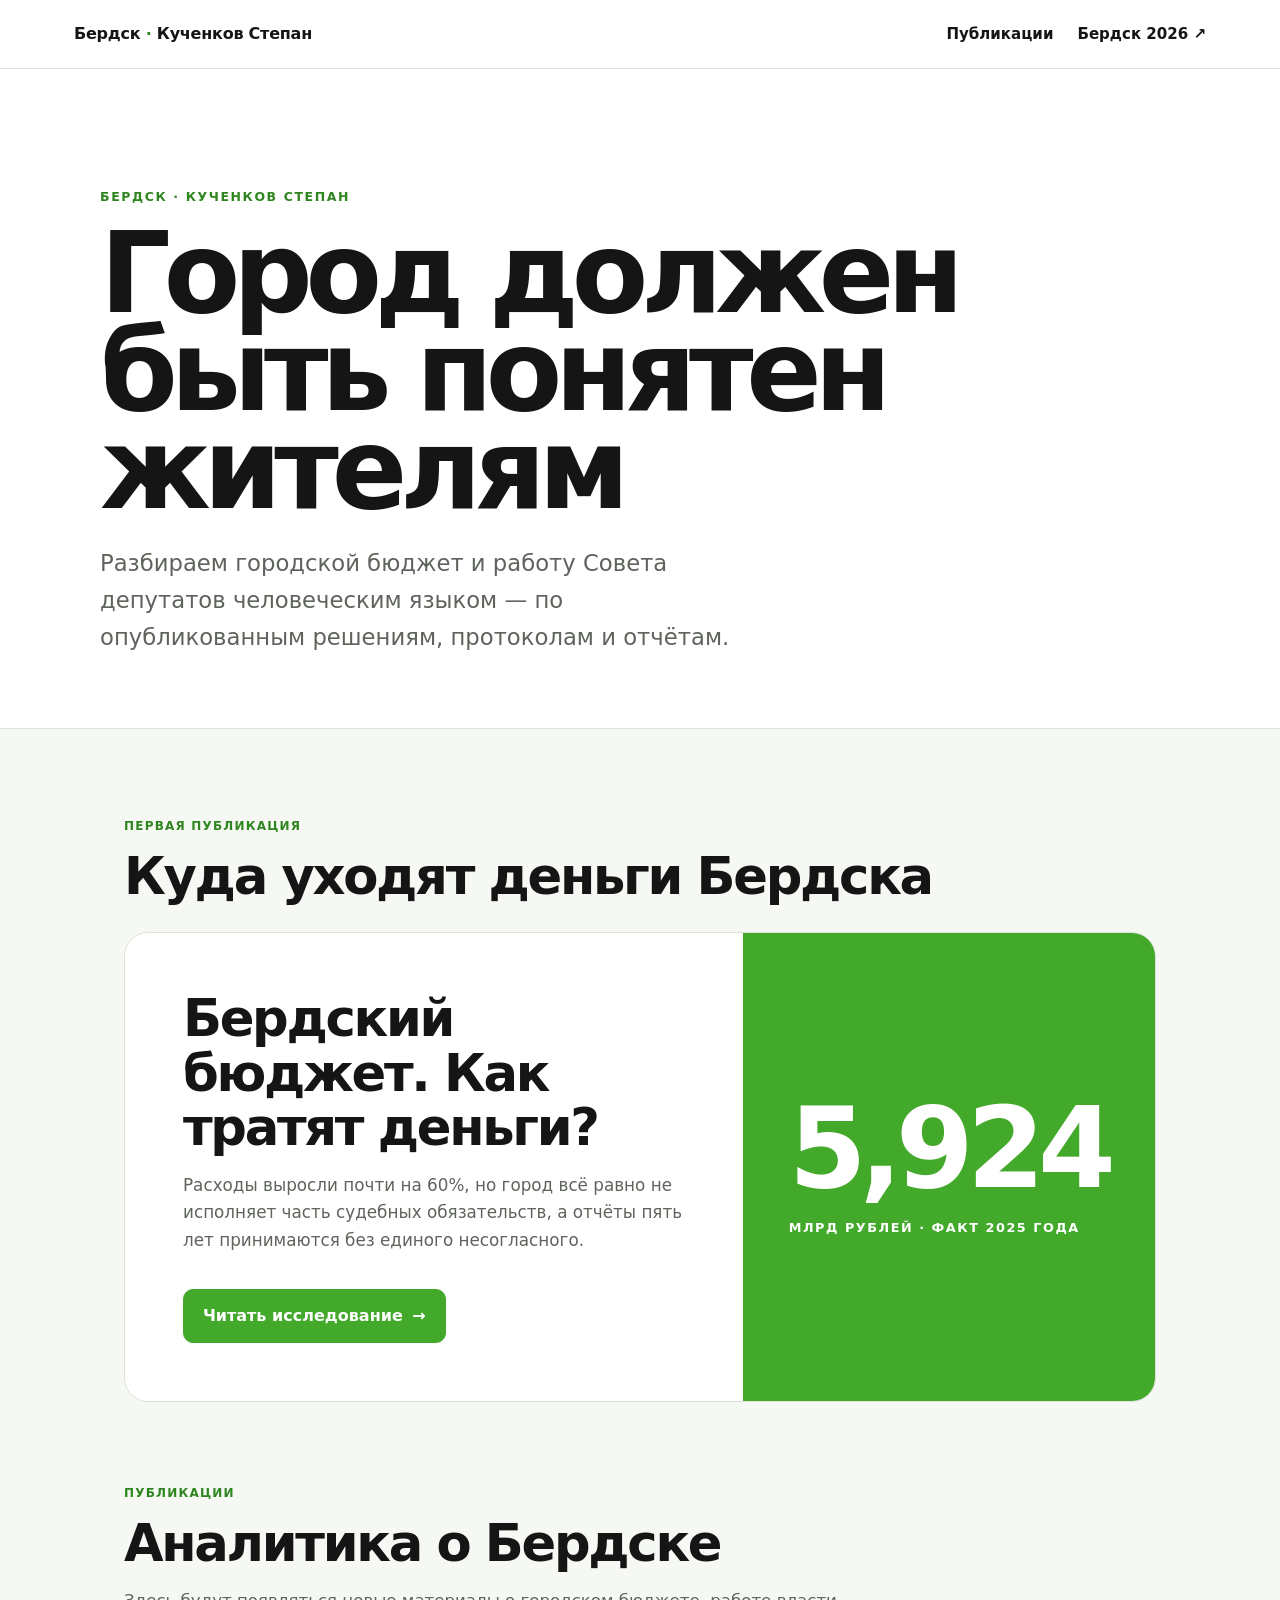
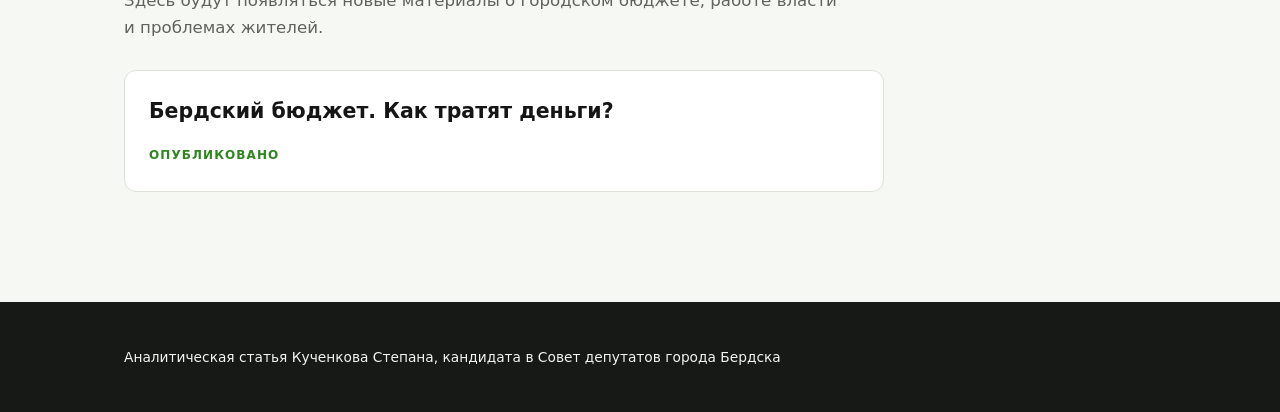
==== commit 9d4b6ee5: "Lighten typography and update homepage identity" ====
--- a/index.html
+++ b/index.html
@@ -3,23 +3,23 @@
 <head>
   <meta charset="utf-8">
   <meta name="viewport" content="width=device-width,initial-scale=1">
-  <title>Бердск — открытый разбор</title>
+  <title>Бердск — Кученков Степан</title>
   <meta name="description" content="Аналитические статьи Степана Кученкова о бюджете, власти и правах жителей Бердска.">
   <meta name="color-scheme" content="light dark">
   <meta name="theme-color" content="#ffffff" media="(prefers-color-scheme: light)">
   <meta name="theme-color" content="#111311" media="(prefers-color-scheme: dark)">
   <link rel="icon" href="./assets/favicon.svg" type="image/svg+xml">
-  <link rel="stylesheet" href="./assets/site.css">
+  <link rel="stylesheet" href="./assets/site.css?v=20260824-3">
 </head>
 <body>
   <a class="skip-link" href="#content">К содержанию</a>
   <header class="site-header">
     <div class="header-inner">
-      <a class="brand" href="./">Бердск <span>·</span> открытый разбор</a>
+      <a class="brand" href="./">Бердск <span>·</span> Кученков Степан</a>
       <button class="nav-toggle" data-nav-toggle aria-expanded="false" aria-label="Открыть меню">Меню</button>
       <nav class="site-nav" data-site-nav aria-label="Основная навигация">
         <a href="#series">Публикации</a>
-        <a href="./articles/budget-spendings/">Первая статья</a>
+        <a href="https://berdsk2026.ru/">Бердск 2026 <span aria-hidden="true">↗</span></a>
       </nav>
     </div>
   </header>
@@ -27,7 +27,7 @@
   <main id="content">
     <section class="home-hero">
       <div class="home-hero-inner">
-        <p class="eyebrow">Бердск · документы, цифры, решения</p>
+        <p class="eyebrow">Бердск · Кученков Степан</p>
         <h1>Город должен быть понятен жителям</h1>
         <p class="lede">Разбираем городской бюджет и работу Совета депутатов человеческим языком — по опубликованным решениям, протоколам и отчётам.</p>
       </div>
@@ -59,6 +59,6 @@
   </main>
 
   <footer class="site-footer"><div class="footer-inner"><p>Аналитическая статья Кученкова Степана, кандидата в Совет депутатов города Бердска</p></div></footer>
-  <script src="./assets/site.js" defer></script>
+  <script src="./assets/site.js?v=20260824-3" defer></script>
 </body>
 </html>
--- a/assets/site.css
+++ b/assets/site.css
@@ -284,12 +284,12 @@
   max-width: 900px;
   color: var(--headline);
   font-size: clamp(3.8rem, 8.7vw, 7.8rem);
-  font-weight: 900;
+  font-weight: 700;
   line-height: .88;
   letter-spacing: -.065em;
 }
 .home-hero .lede { color: var(--muted); font-size: clamp(1.12rem, 2vw, 1.42rem); }
-.home-main h2, .featured-copy h3 { color: var(--headline); font-weight: 900; letter-spacing: -.045em; }
+.home-main h2, .featured-copy h3 { color: var(--headline); font-weight: 700; letter-spacing: -.045em; }
 .featured-card, .series-card, .chart-card, .stats, .table-wrap { background: var(--paper-strong); }
 .featured-card { box-shadow: none; }
 .featured-viz { background: var(--accent); }
@@ -313,7 +313,7 @@
   margin-bottom: 26px;
   color: var(--headline);
   font-size: clamp(3.8rem, 8.2vw, 7.25rem);
-  font-weight: 900;
+  font-weight: 700;
   line-height: .88;
   letter-spacing: -.067em;
 }
@@ -335,7 +335,7 @@
   border-radius: 50%;
   color: var(--on-accent);
   background: var(--accent);
-  font-weight: 900;
+  font-weight: 700;
 }
 .author-details { display: grid; line-height: 1.25; }
 .author-details small { color: var(--accent-strong); font-size: .7rem; font-weight: 850; letter-spacing: .1em; text-transform: uppercase; }
@@ -345,7 +345,7 @@
 
 .stat-strip { margin-top: -28px; }
 .stats { border: 1px solid var(--line); border-radius: 14px; box-shadow: 0 14px 38px rgba(20, 24, 20, .08); }
-.stat b { color: var(--headline); font-weight: 900; }
+.stat b { color: var(--headline); font-weight: 700; }
 .article-layout { padding-top: 86px; }
 .article-body {
   color: var(--ink);
@@ -354,7 +354,7 @@
   line-height: 1.72;
 }
 .article-body > p:first-child { font-size: 1.3rem; font-weight: 550; line-height: 1.55; }
-.article-body h2, .article-body h3 { color: var(--headline); font-weight: 900; letter-spacing: -.045em; }
+.article-body h2, .article-body h3 { color: var(--headline); font-weight: 700; letter-spacing: -.045em; }
 .article-body h2 { font-size: clamp(2.1rem, 4.5vw, 3.35rem); }
 .article-body h3 { font-size: 1.65rem; }
 .article-body strong { color: var(--headline); }
@@ -366,7 +366,7 @@
 tbody tr:hover { background: var(--teal-soft); }
 .chart-card { border-radius: 14px; }
 .chart-card figcaption strong { color: var(--headline); font-weight: 850; }
-.donut::after { color: var(--headline); background: var(--paper-strong); font-family: inherit; font-weight: 900; }
+.donut::after { color: var(--headline); background: var(--paper-strong); font-family: inherit; font-weight: 700; }
 .legend-item b, .bar-row b { color: var(--headline); }
 .bar-track { background: var(--chart-track); }
 .bar-fill { background: var(--accent); }
@@ -382,7 +382,7 @@
 .trend-mobile { display: none; }
 
 .source-box { border-left-color: var(--accent); background: var(--teal-soft); }
-.source-box h2 { color: var(--headline); font-weight: 900; }
+.source-box h2 { color: var(--headline); font-weight: 700; }
 .copy-button { color: var(--headline); background: var(--paper-strong); }
 .copy-button:hover { border-color: var(--accent); }
 .site-footer { color: #f2f4f1; background: var(--footer-bg); }
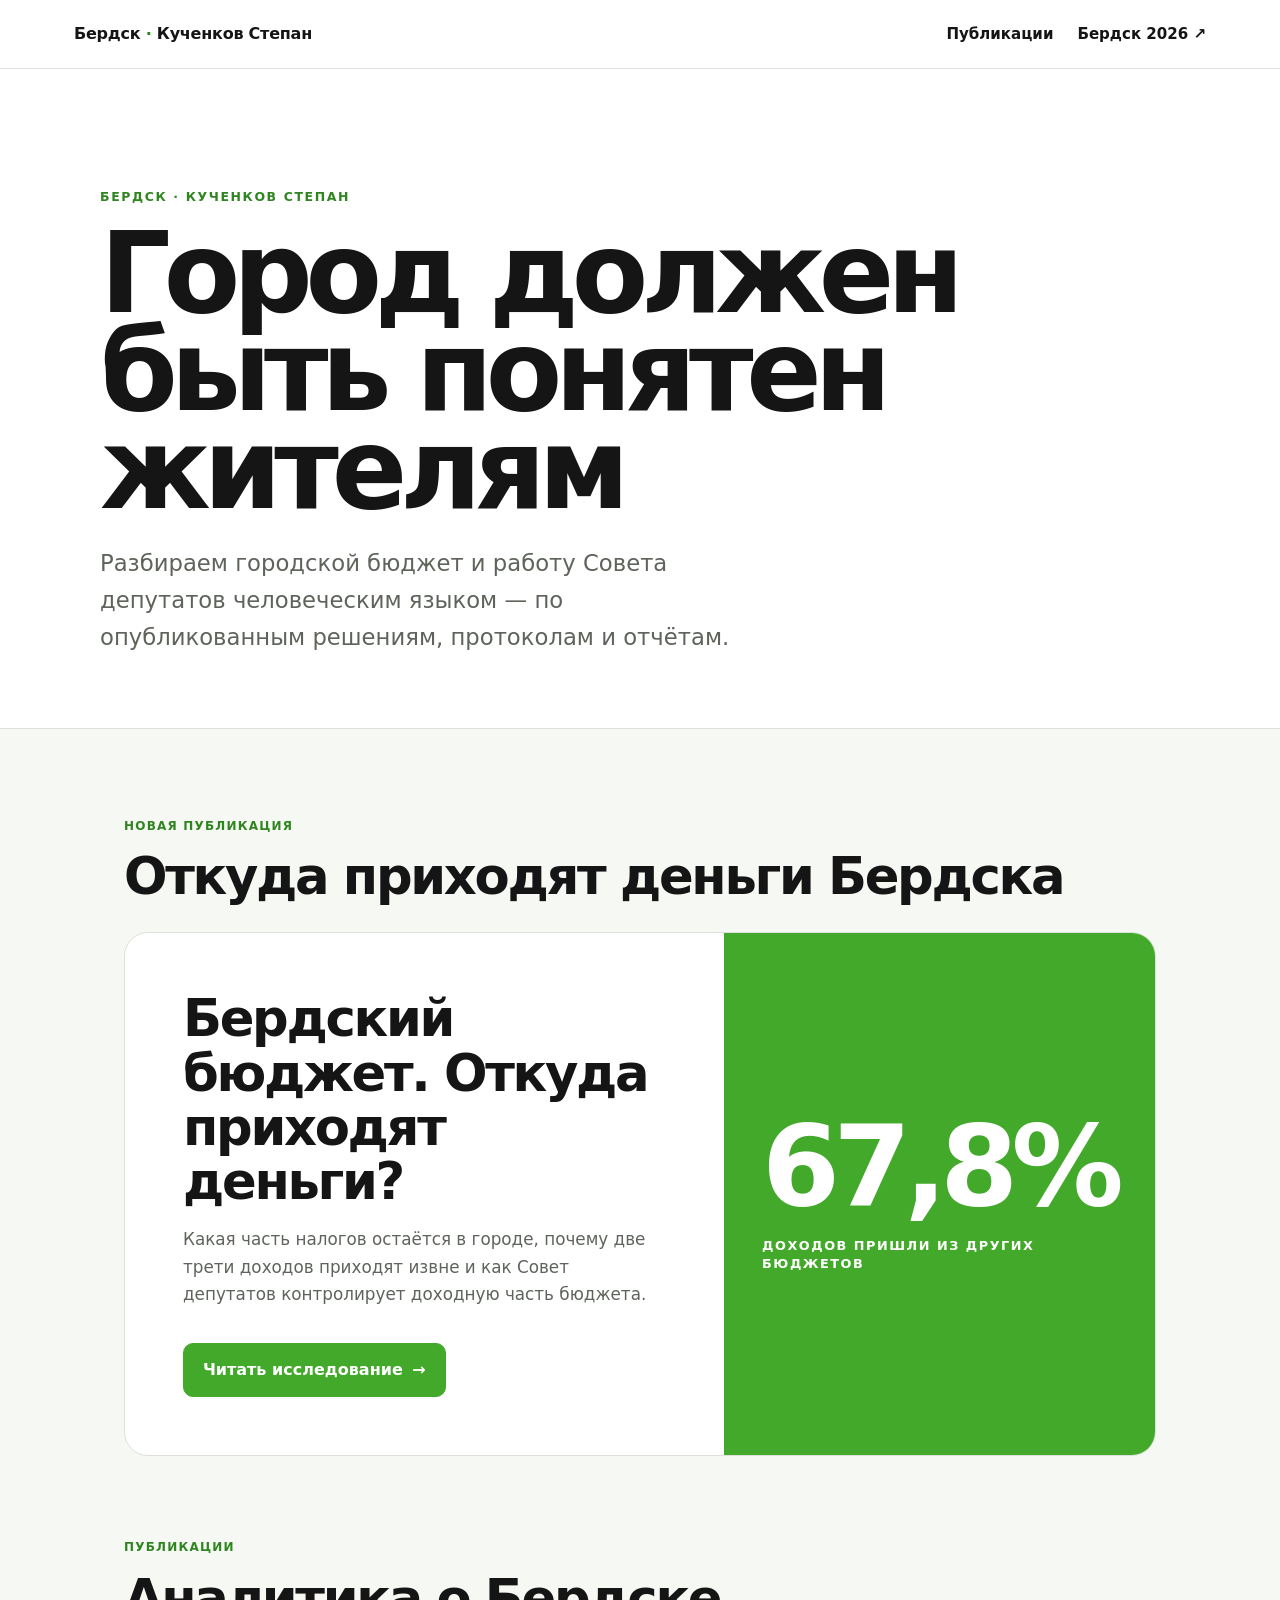
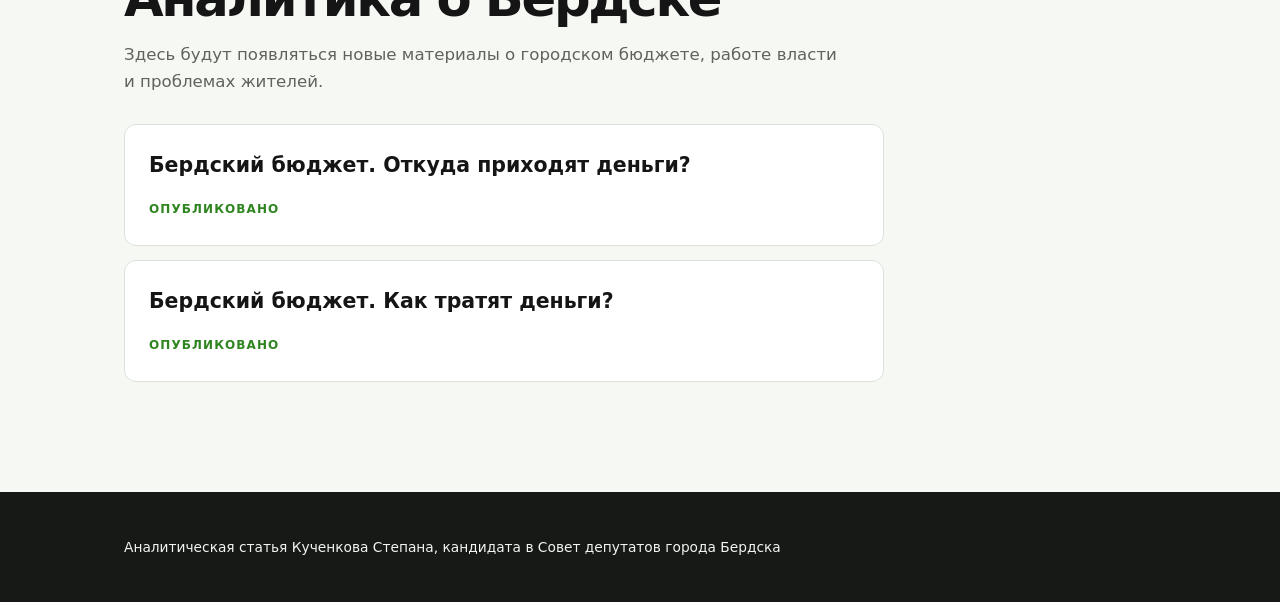
==== commit bc8bfb0a: "Publish budget revenue analysis" ====
--- a/index.html
+++ b/index.html
@@ -9,7 +9,7 @@
   <meta name="theme-color" content="#ffffff" media="(prefers-color-scheme: light)">
   <meta name="theme-color" content="#111311" media="(prefers-color-scheme: dark)">
   <link rel="icon" href="./assets/favicon.svg" type="image/svg+xml">
-  <link rel="stylesheet" href="./assets/site.css?v=20260824-3">
+  <link rel="stylesheet" href="./assets/site.css?v=20260829-1">
 </head>
 <body>
   <a class="skip-link" href="#content">К содержанию</a>
@@ -34,16 +34,16 @@
     </section>
 
     <div class="home-main">
-      <p class="section-kicker">Первая публикация</p>
-      <h2>Куда уходят деньги Бердска</h2>
+      <p class="section-kicker">Новая публикация</p>
+      <h2>Откуда приходят деньги Бердска</h2>
       <article class="featured-card">
         <div class="featured-copy">
-          <h3>Бердский бюджет. Как тратят деньги?</h3>
-          <p>Расходы выросли почти на 60%, но город всё равно не исполняет часть судебных обязательств, а отчёты пять лет принимаются без единого несогласного.</p>
-          <a class="button" href="./articles/budget-spendings/">Читать исследование <span aria-hidden="true">→</span></a>
+          <h3>Бердский бюджет. Откуда приходят деньги?</h3>
+          <p>Какая часть налогов остаётся в городе, почему две трети доходов приходят извне и как Совет депутатов контролирует доходную часть бюджета.</p>
+          <a class="button" href="./articles/budget-revenues/">Читать исследование <span aria-hidden="true">→</span></a>
         </div>
-        <div class="featured-viz" aria-label="Расходы Бердска в 2025 году — 5,924 миллиарда рублей">
-          <div class="big-number">5,924<small>млрд рублей · факт 2025 года</small></div>
+        <div class="featured-viz" aria-label="Доля внешних поступлений в доходах Бердска — 67,8 процента">
+          <div class="big-number">67,8%<small>доходов пришли из других бюджетов</small></div>
         </div>
       </article>
 
@@ -52,6 +52,7 @@
         <h2>Аналитика о Бердске</h2>
         <p class="series-note">Здесь будут появляться новые материалы о городском бюджете, работе власти и проблемах жителей.</p>
         <div class="series-grid">
+          <a class="series-card series-card-link" href="./articles/budget-revenues/"><strong>Бердский бюджет. Откуда приходят деньги?</strong><span class="status published">Опубликовано</span></a>
           <a class="series-card series-card-link" href="./articles/budget-spendings/"><strong>Бердский бюджет. Как тратят деньги?</strong><span class="status published">Опубликовано</span></a>
         </div>
       </section>
@@ -59,6 +60,6 @@
   </main>
 
   <footer class="site-footer"><div class="footer-inner"><p>Аналитическая статья Кученкова Степана, кандидата в Совет депутатов города Бердска</p></div></footer>
-  <script src="./assets/site.js?v=20260824-3" defer></script>
+  <script src="./assets/site.js?v=20260829-1" defer></script>
 </body>
 </html>
--- a/assets/site.css
+++ b/assets/site.css
@@ -166,6 +166,11 @@
 .compact-lines { line-height: 1.48; }
 
 .table-wrap { position: relative; margin: 1.7rem calc((var(--content) - min(100%, 980px))/2 * -1); overflow-x: auto; border: 1px solid var(--line); border-radius: 14px; background: var(--paper-strong); box-shadow: 0 8px 24px rgba(36,43,39,.05); }
+.table-block { margin: 2rem 0 2.35rem; }
+.table-block .table-wrap { margin-top: .7rem; margin-bottom: 0; }
+.table-caption { margin: 0; color: var(--forest); font: 700 1.18rem/1.3 Georgia,serif; }
+.table-note { margin: -1.45rem 0 2.25rem; color: var(--muted); font-family: ui-sans-serif,system-ui; font-size: .88rem; }
+.compact-list { margin-top: -.25rem; }
 table { width: 100%; min-width: 650px; border-collapse: collapse; font-family: ui-sans-serif,system-ui; font-size: .86rem; line-height: 1.42; }
 th, td { padding: 13px 14px; text-align: left; vertical-align: top; border-bottom: 1px solid var(--line); }
 th { color: var(--forest); background: var(--teal-soft); font-size: .78rem; letter-spacing: .015em; }
